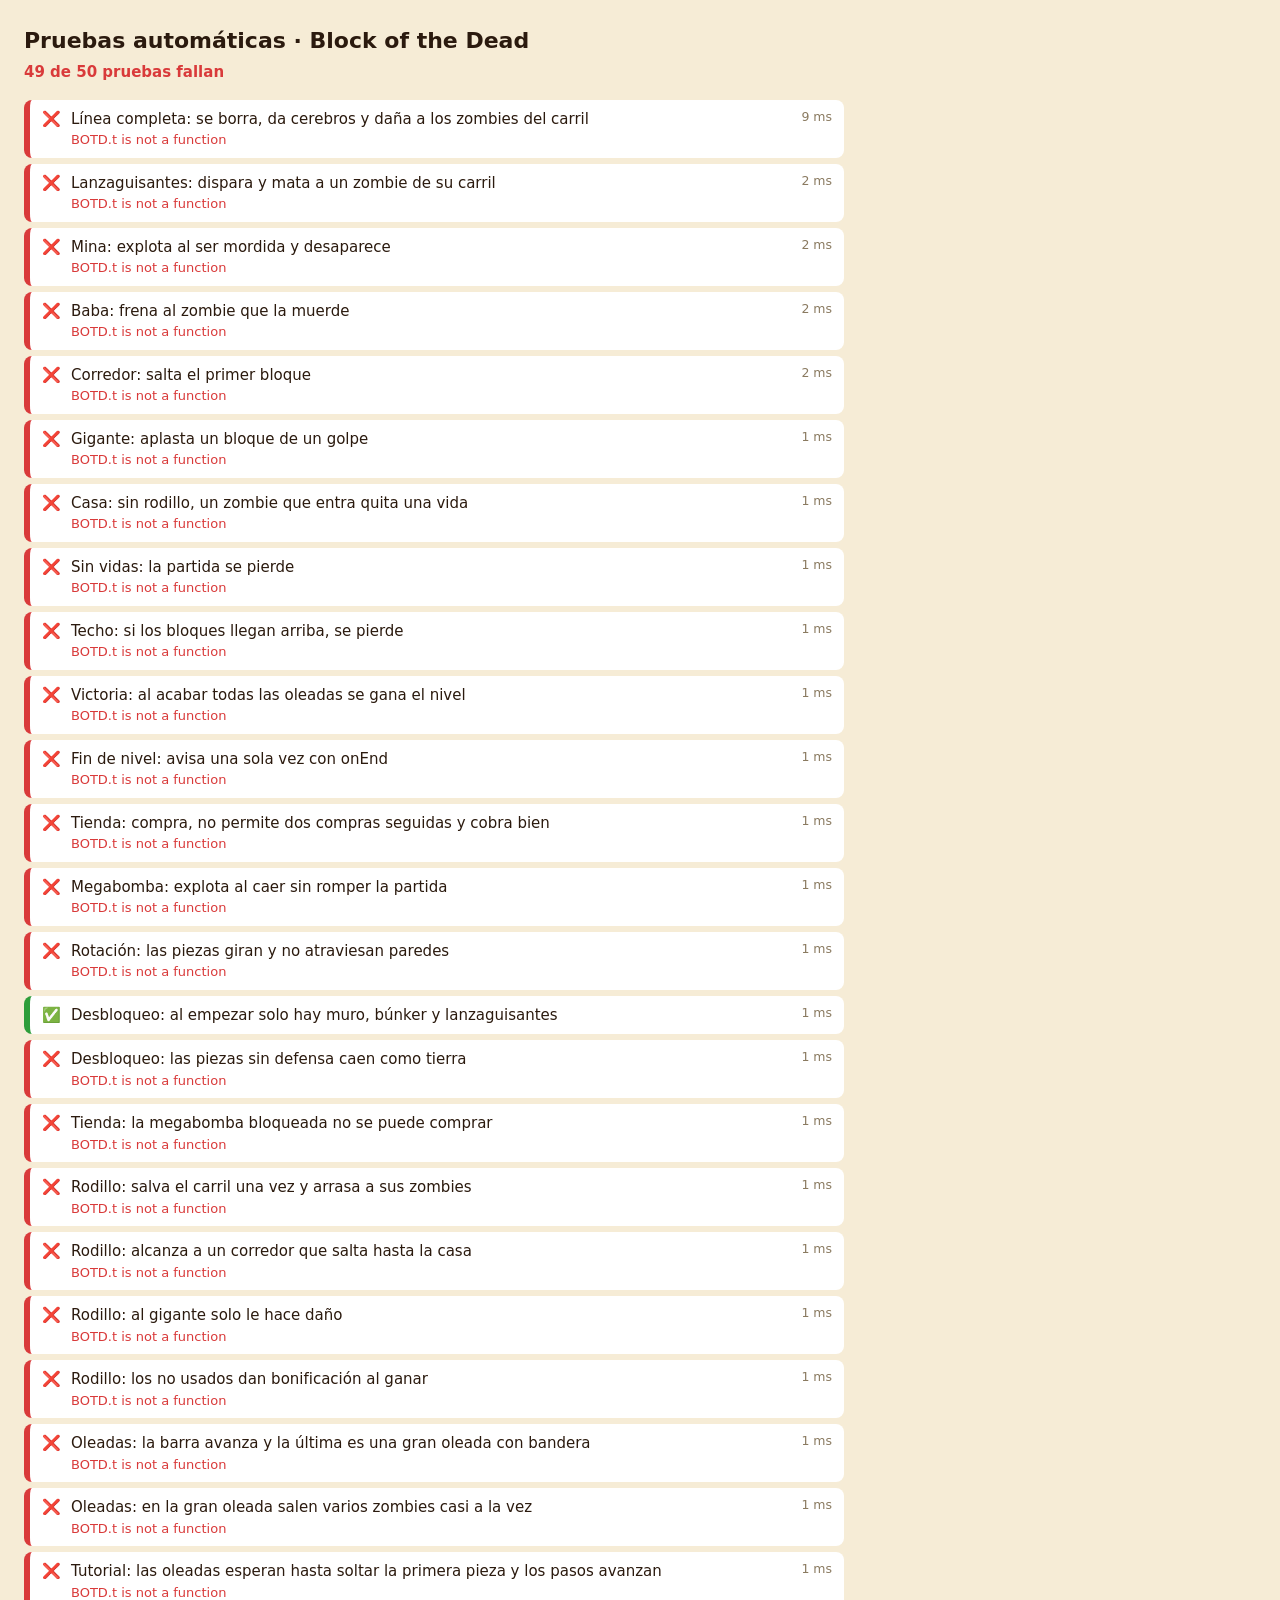
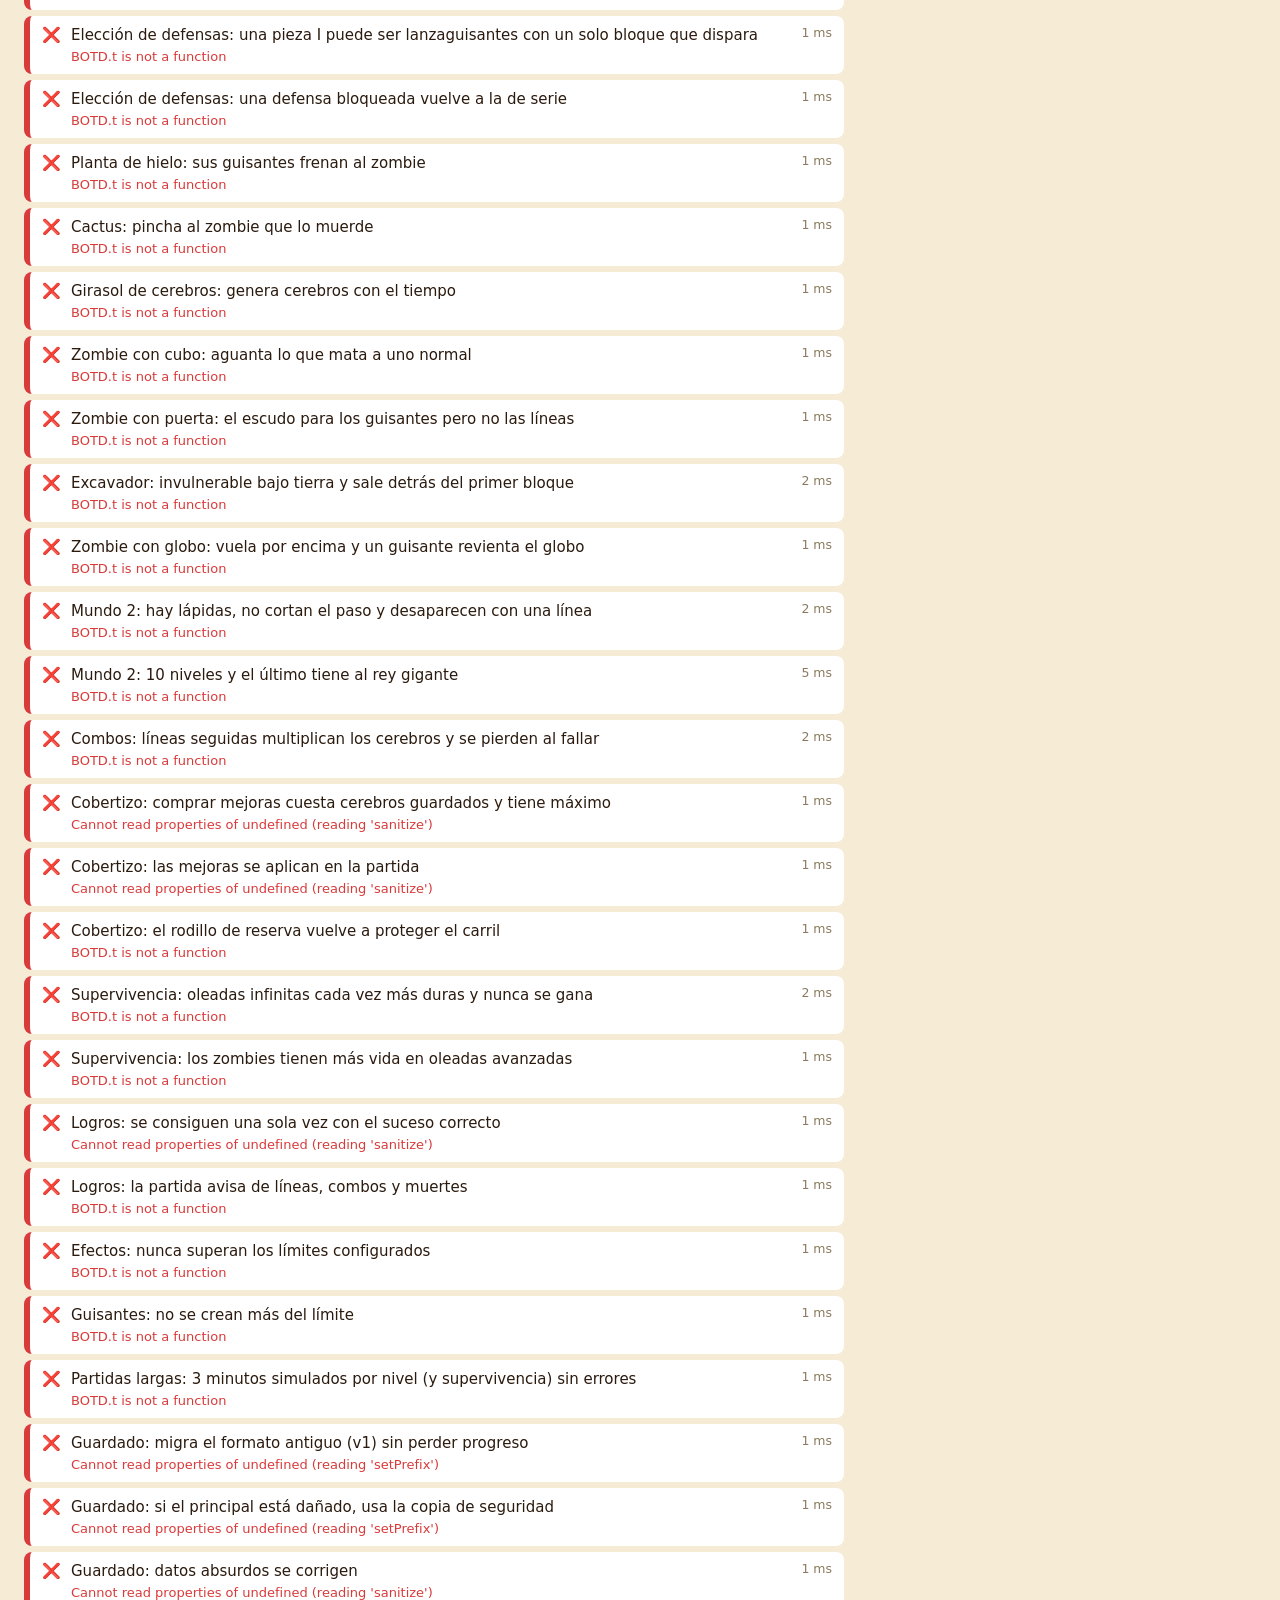
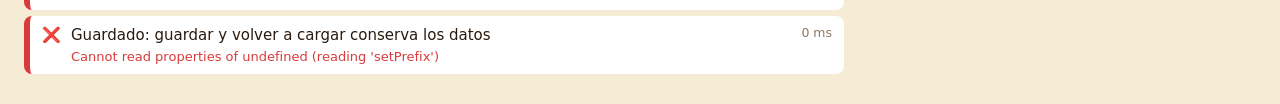
==== tests.html @ b40668c1 "Pruebas automáticas de la lógica del juego tests.html ejecuta 50 pruebas (reglas, defensas, zombies," ====
<!doctype html>
<html lang="es">
<head>
  <meta charset="utf-8">
  <meta name="viewport" content="width=device-width, initial-scale=1">
  <title>Pruebas · Block of the Dead</title>
  <style>
    :root { --ok: #2e9d3a; --bad: #d93a3a; --ink: #2b1a0e; }
    body { margin: 0; padding: 24px; font: 15px/1.5 system-ui, sans-serif; background: #f6ecd6; color: var(--ink); }
    h1 { margin: 0 0 4px; font-size: 22px; }
    #summary { margin: 0 0 16px; font-weight: 700; }
    #summary.ok { color: var(--ok); }
    #summary.bad { color: var(--bad); }
    ul { list-style: none; margin: 0; padding: 0; max-width: 820px; }
    li { display: flex; gap: 10px; padding: 8px 12px; margin-bottom: 6px; background: #fff; border-radius: 8px; border-left: 6px solid var(--ok); }
    li.bad { border-left-color: var(--bad); }
    li .msg { color: var(--bad); font-size: 13px; }
    li small { margin-left: auto; color: #8a7a60; }
  </style>
</head>
<body>
  <h1>Pruebas automáticas · Block of the Dead</h1>
  <p id="summary">Ejecutando…</p>
  <ul id="results"></ul>

  <!-- Solo la lógica del juego (sin interfaz ni dibujo) -->
  <script src="js/config.js"></script>
  <script src="js/i18n.js"></script>
  <script src="js/storage.js"></script>
  <script src="js/audio.js"></script>
  <script src="js/pieces.js"></script>
  <script src="js/board.js"></script>
  <script src="js/defenses.js"></script>
  <script src="js/zombies.js"></script>
  <script src="js/projectiles.js"></script>
  <script src="js/levels.js"></script>
  <script src="js/progress.js"></script>
  <script src="js/game.js"></script>
  <script src="js/tutorial.js"></script>
  <script src="js/tests.js"></script>
</body>
</html>
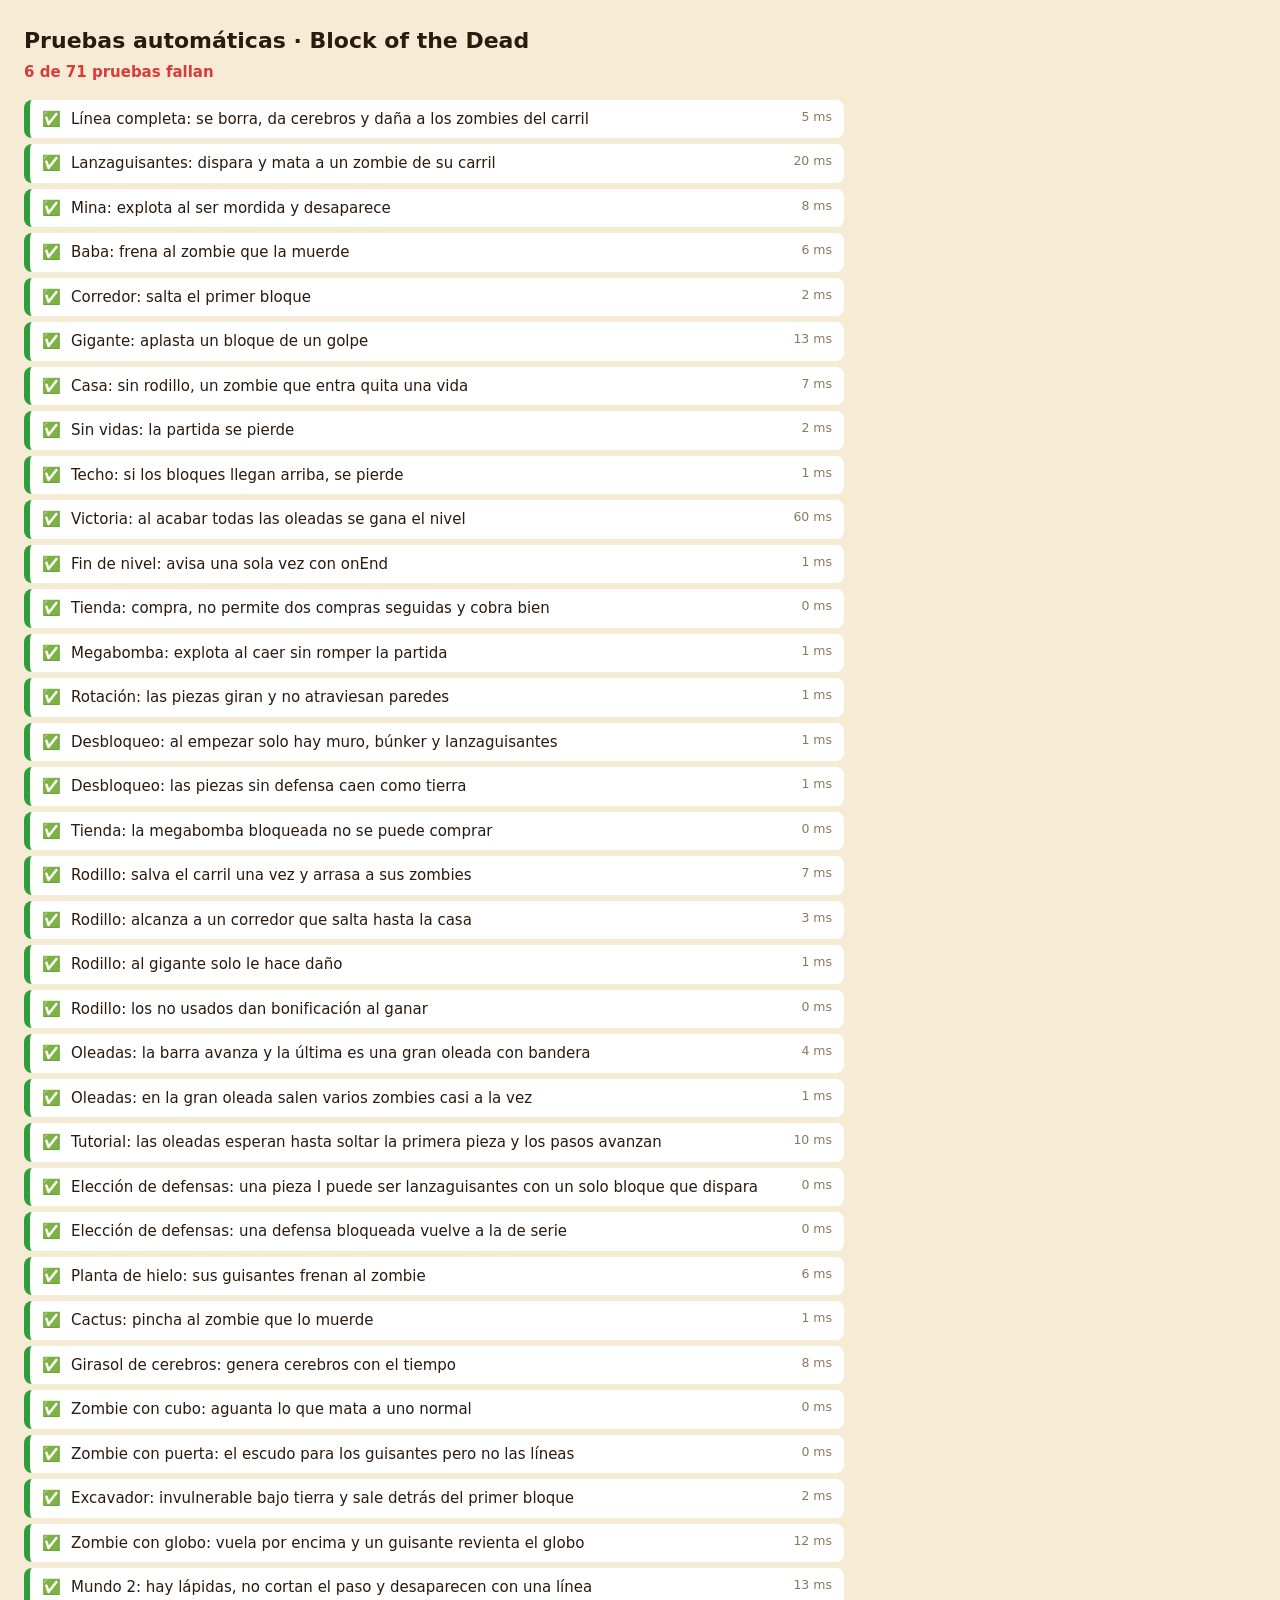
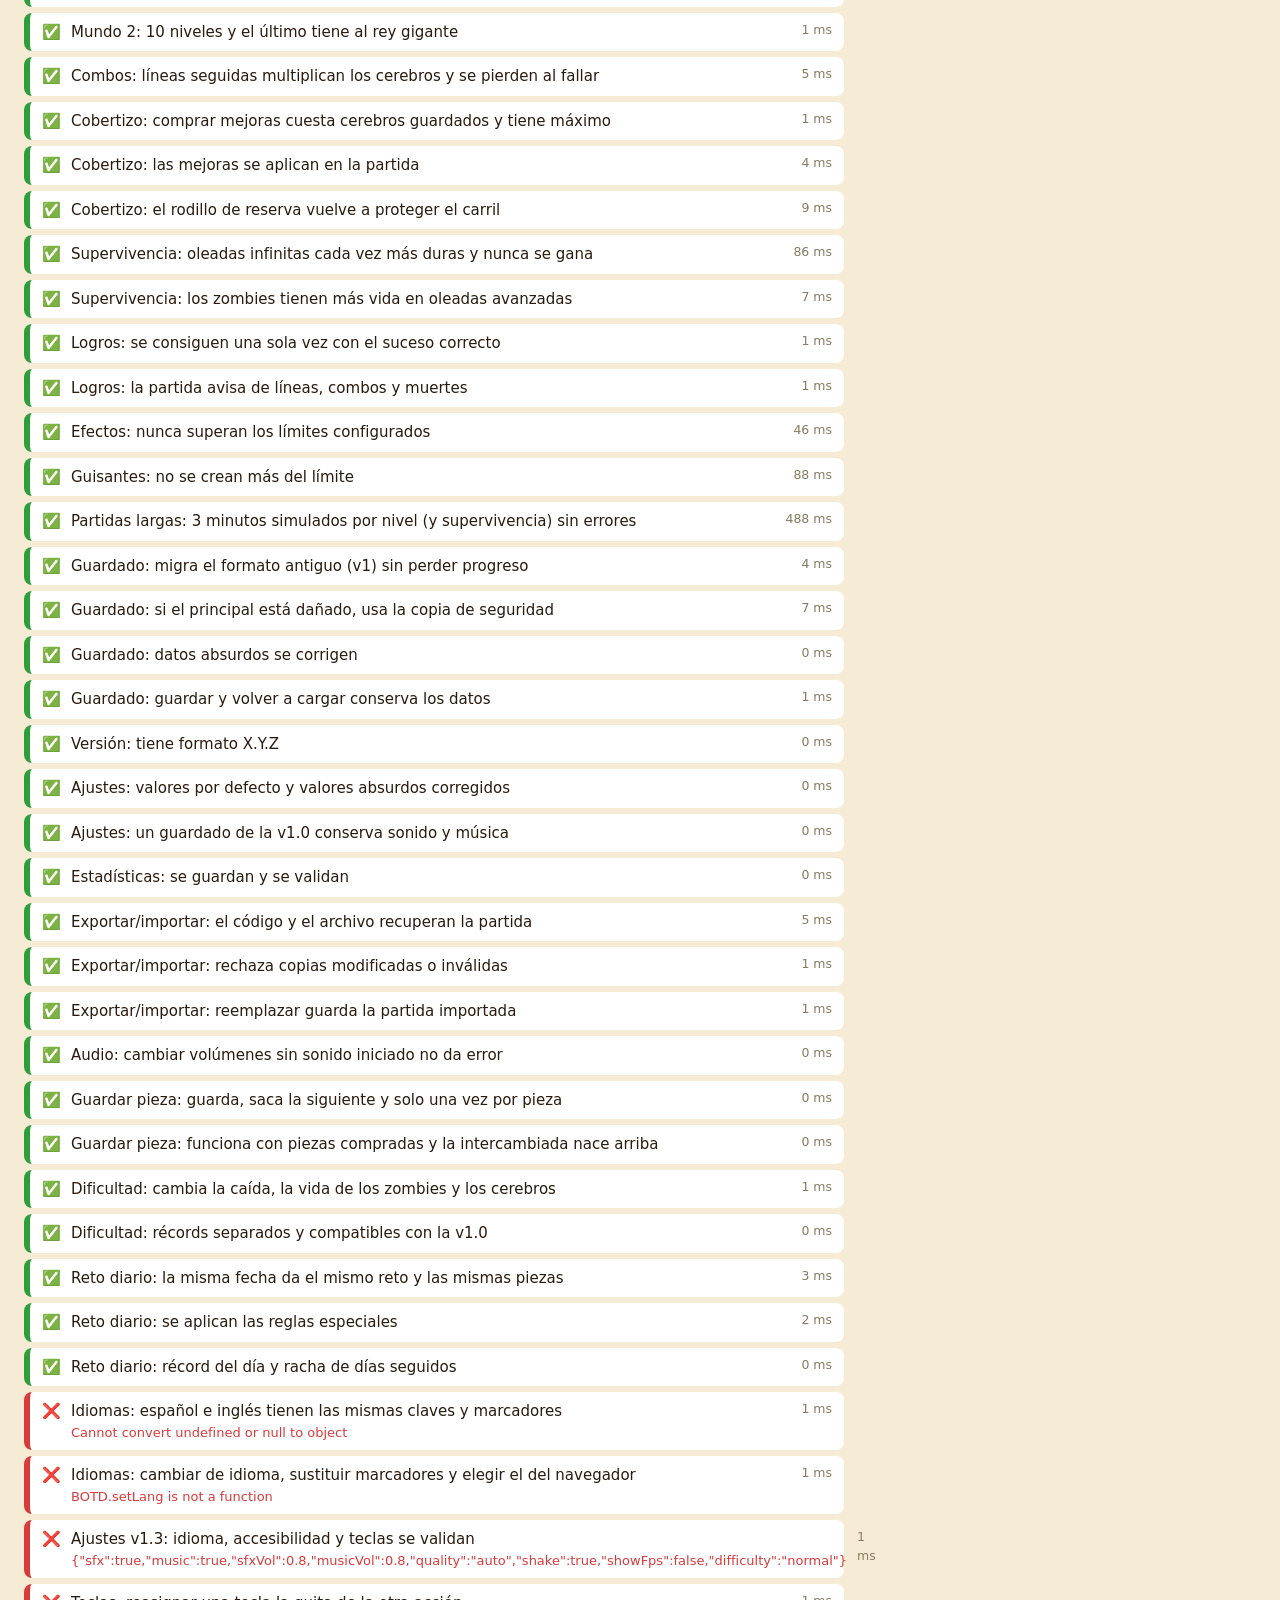
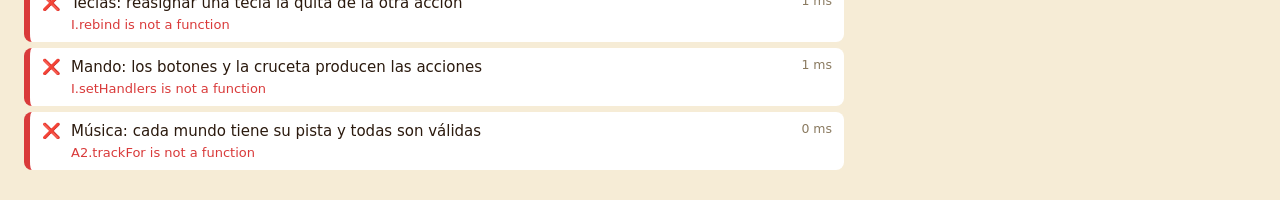
==== commit b5711a07: "Versión 1.3.0: pruebas, CHANGELOG y README 6 pruebas nuevas (71 en total), incluida la comprobación " ====
--- a/tests.html
+++ b/tests.html
@@ -37,6 +37,7 @@
   <script src="js/progress.js"></script>
   <script src="js/game.js"></script>
   <script src="js/tutorial.js"></script>
+  <script src="js/input.js"></script>
   <script src="js/tests.js"></script>
 </body>
 </html>
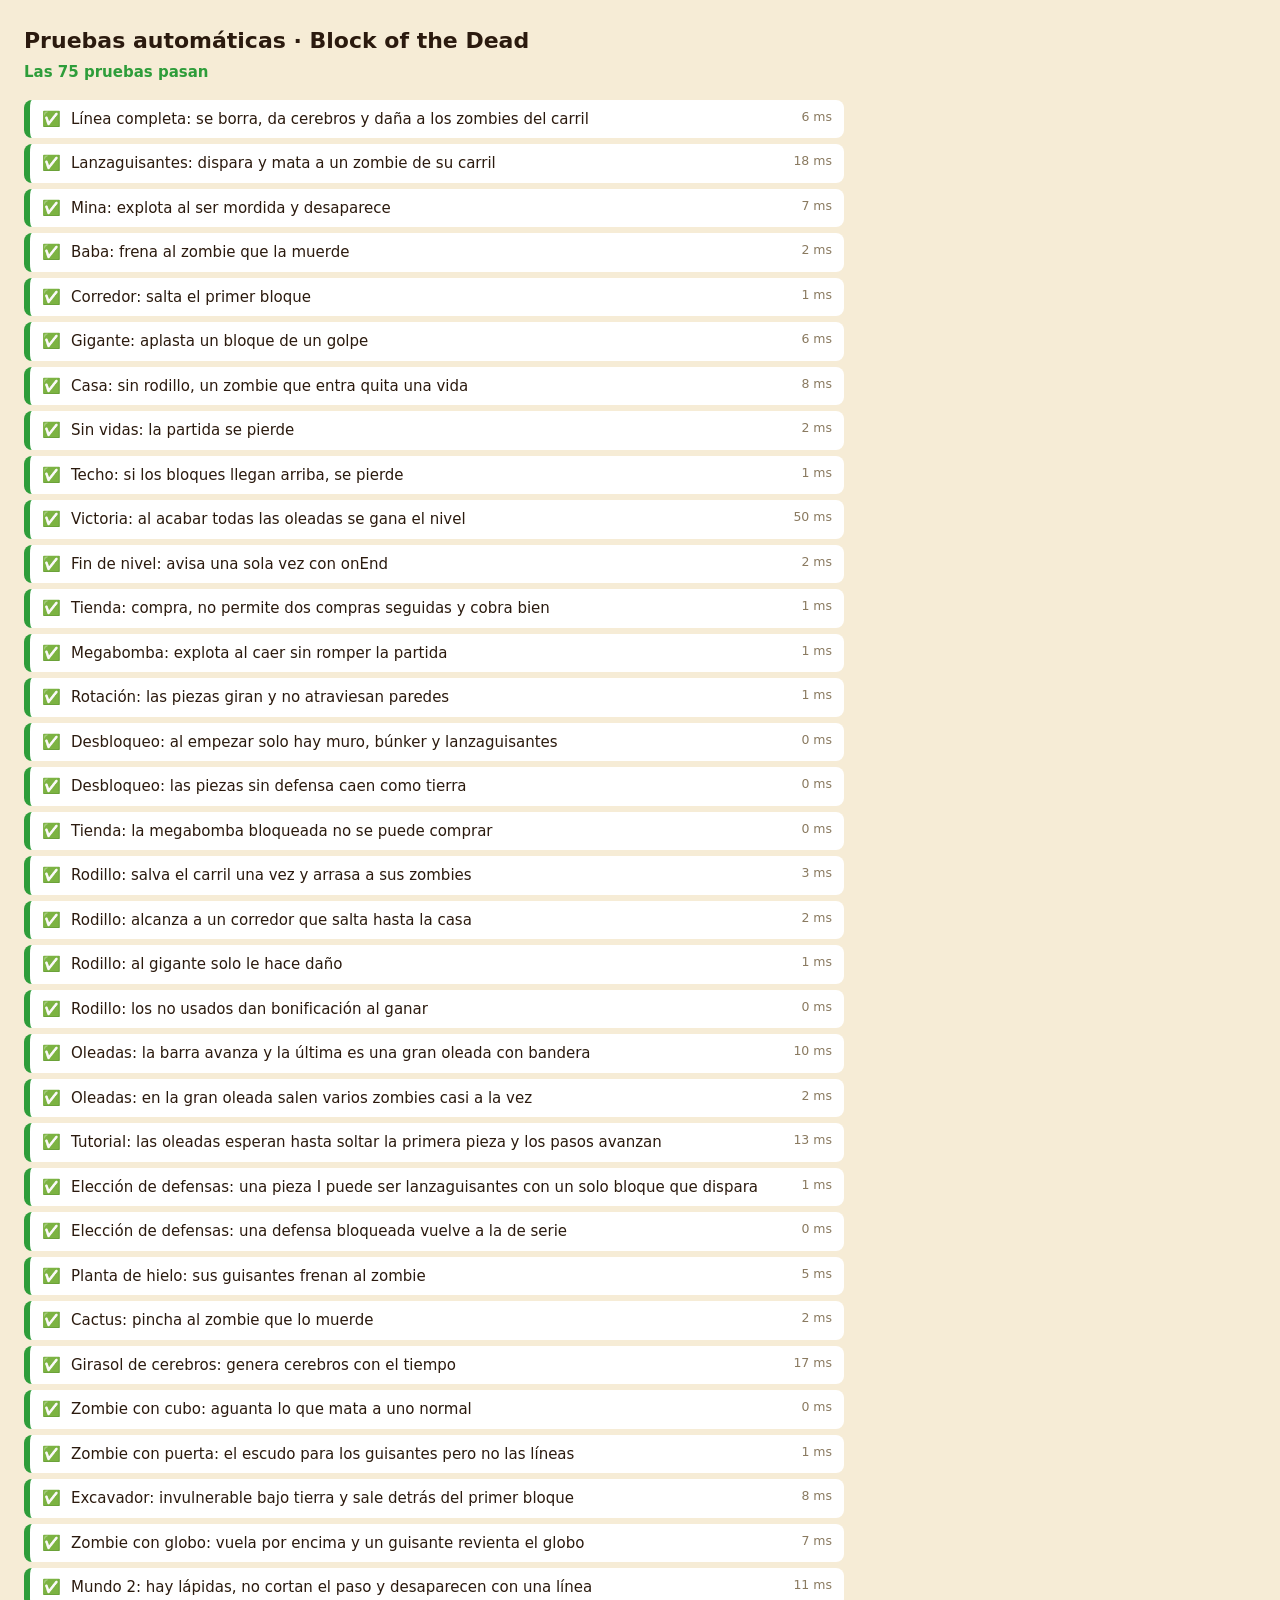
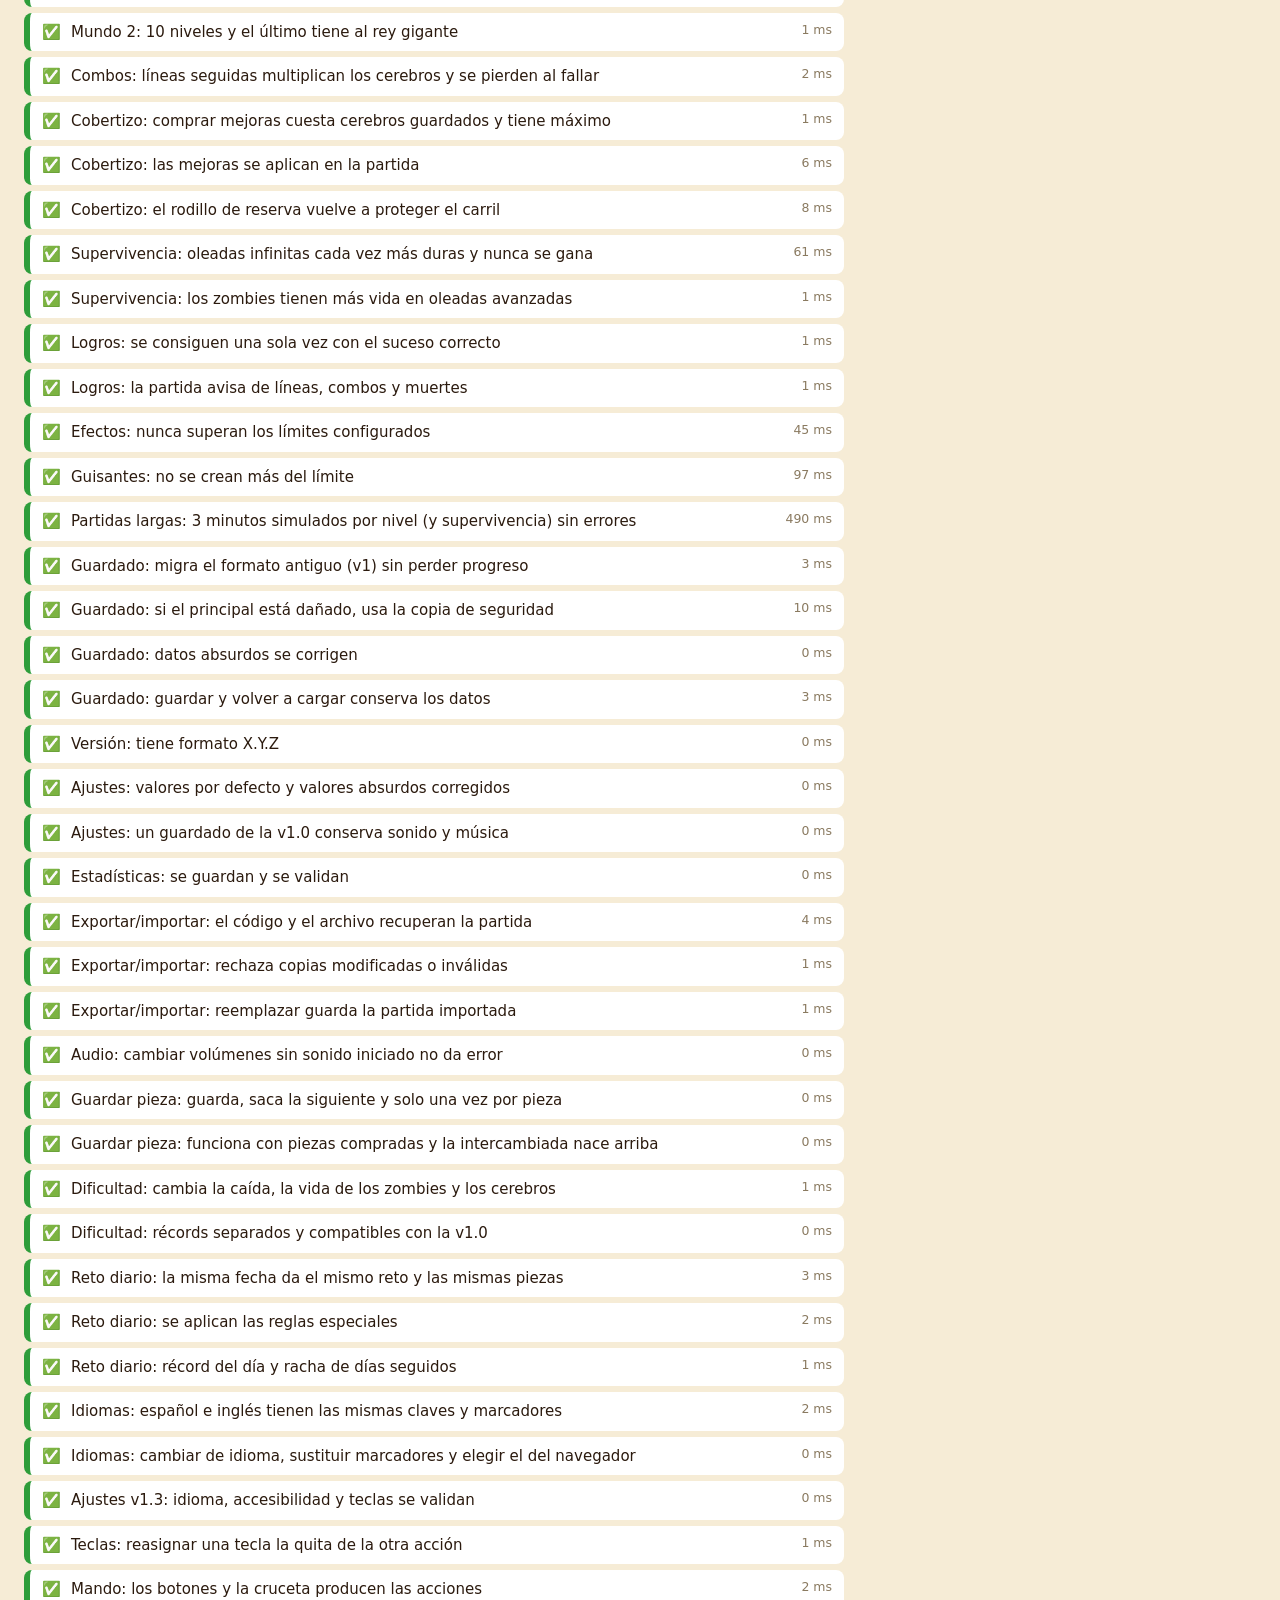
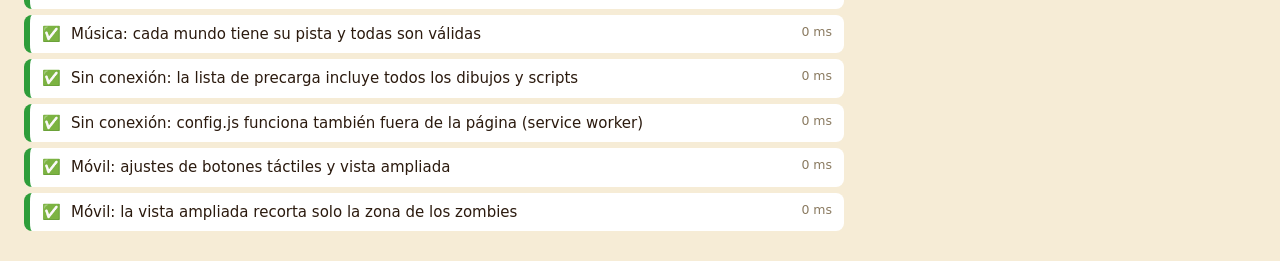
==== commit ea6fd894: "Versión 1.4.0: pruebas, CHANGELOG y README 4 pruebas nuevas (75 en total), incluida la comprobación " ====
--- a/tests.html
+++ b/tests.html
@@ -38,6 +38,10 @@
   <script src="js/game.js"></script>
   <script src="js/tutorial.js"></script>
   <script src="js/input.js"></script>
+  <script src="js/assets.js"></script>
+  <script src="js/render.js"></script>
+  <script src="js/pwa.js"></script>
+  <script src="js/precache.js"></script>
   <script src="js/tests.js"></script>
 </body>
 </html>
